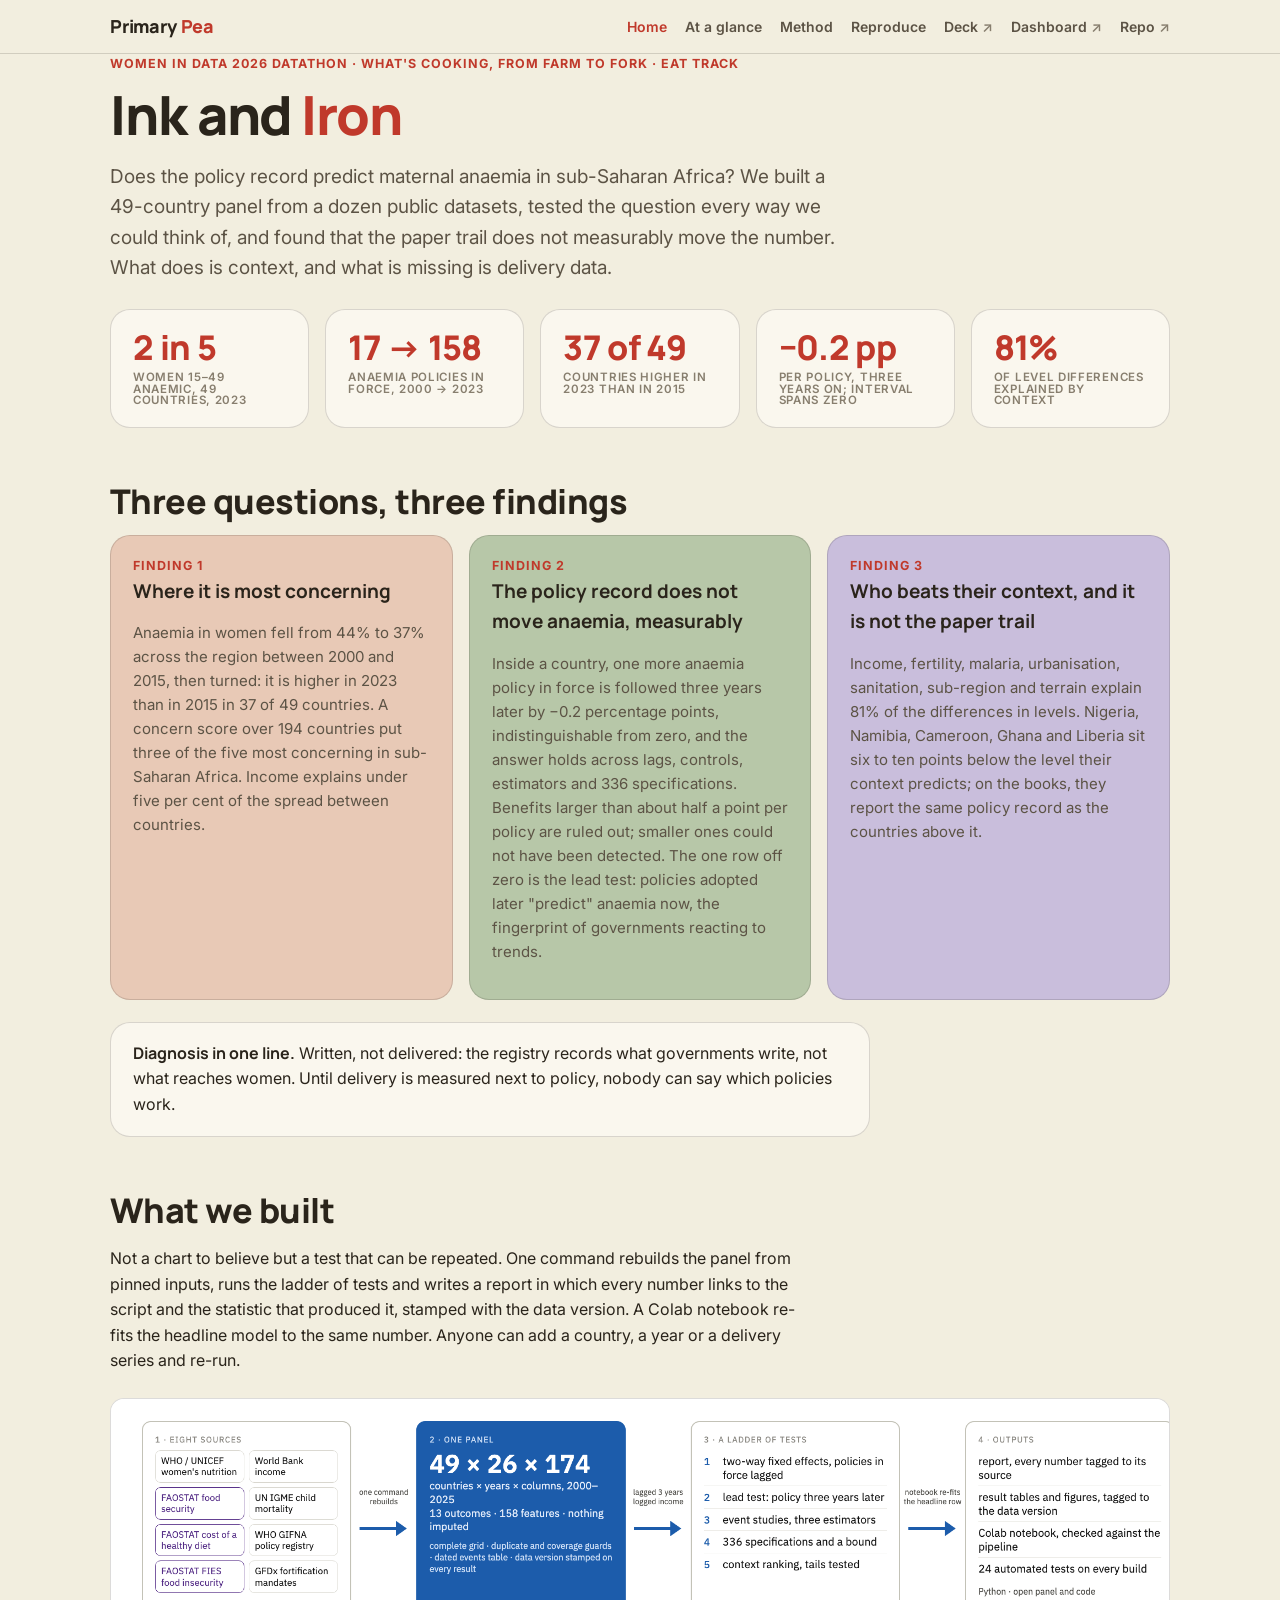
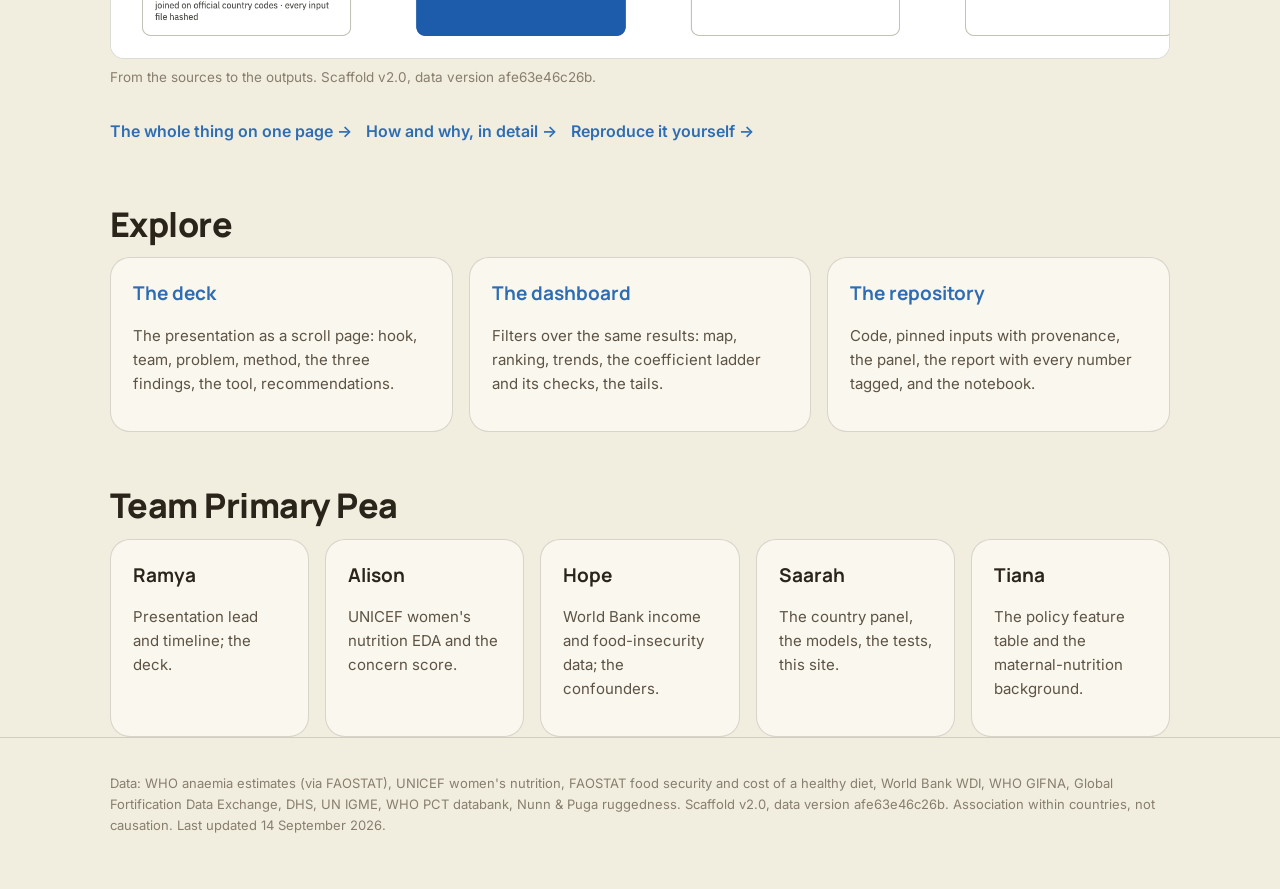
==== docs/index.html @ c20ec4f0 "Root site: landing, at a glance, method, reproduce (scaffold v2.0, data version afe63e46c26b) Co-Aut" ====
<!doctype html>
<html lang="en">
<head>
<meta charset="utf-8">
<meta name="viewport" content="width=device-width, initial-scale=1">
<title>Primary Pea · Ink and Iron</title>
<meta name="description" content="Does the policy record predict maternal anaemia in sub-Saharan Africa? Team Primary Pea, Women in Data 2026 Datathon: a 49-country panel, a ladder of tests, a bounded null, and an open, re-runnable evidence scaffold.">
<link rel="icon" type="image/svg+xml" href="assets/favicon.svg">
<link rel="preconnect" href="https://fonts.googleapis.com"><link rel="preconnect" href="https://fonts.gstatic.com" crossorigin>
<link rel="stylesheet" href="https://fonts.googleapis.com/css2?family=Manrope:wght@700;800&family=Inter:wght@400;500;600&display=swap">
<link rel="stylesheet" href="assets/site.css">
</head>
<body>
<header class="site"><div class="wrap">
  <a class="brand" href="./">Primary <span>Pea</span></a>
  <nav class="site"><a href="./" aria-current="page">Home</a><a href="at-a-glance/">At a glance</a><a href="method/">Method</a><a href="reproduce/">Reproduce</a><a class="ext" href="https://primary-pea.github.io/ink-and-iron/">Deck</a><a class="ext" href="https://primary-pea.github.io/dashboard/">Dashboard</a><a class="ext" href="https://github.com/primary-pea/wid-datathon-2026">Repo</a></nav>
</div></header>

<main class="wrap">
  <div class="eyebrow">Women in Data 2026 Datathon · What's Cooking, from farm to fork · Eat track</div>
  <h1>Ink and <span class="accent">Iron</span></h1>
  <p class="lead">Does the policy record predict maternal anaemia in sub-Saharan Africa? We built a 49-country panel from a dozen public datasets, tested the question every way we could think of, and found that the paper trail does not measurably move the number. What does is context, and what is missing is delivery data.</p>

  <div class="grid g5" style="margin-top:26px">
    <div class="card"><div class="stat">2 in 5<small>women 15–49 anaemic, 49 countries, 2023</small></div></div>
    <div class="card"><div class="stat">17 → 158<small>anaemia policies in force, 2000 → 2023</small></div></div>
    <div class="card"><div class="stat">37 of 49<small>countries higher in 2023 than in 2015</small></div></div>
    <div class="card"><div class="stat">−0.2 pp<small>per policy, three years on; interval spans zero</small></div></div>
    <div class="card"><div class="stat">81%<small>of level differences explained by context</small></div></div>
  </div>

  <h2>Three questions, three findings</h2>
  <div class="grid g3">
    <div class="card blush"><div class="eyebrow">Finding 1</div><h3>Where it is most concerning</h3><p>Anaemia in women fell from 44% to 37% across the region between 2000 and 2015, then turned: it is higher in 2023 than in 2015 in 37 of 49 countries. A concern score over 194 countries put three of the five most concerning in sub-Saharan Africa. Income explains under five per cent of the spread between countries.</p></div>
    <div class="card sage"><div class="eyebrow">Finding 2</div><h3>The policy record does not move anaemia, measurably</h3><p>Inside a country, one more anaemia policy in force is followed three years later by −0.2 percentage points, indistinguishable from zero, and the answer holds across lags, controls, estimators and 336 specifications. Benefits larger than about half a point per policy are ruled out; smaller ones could not have been detected. The one row off zero is the lead test: policies adopted later "predict" anaemia now, the fingerprint of governments reacting to trends.</p></div>
    <div class="card lilac"><div class="eyebrow">Finding 3</div><h3>Who beats their context, and it is not the paper trail</h3><p>Income, fertility, malaria, urbanisation, sanitation, sub-region and terrain explain 81% of the differences in levels. Nigeria, Namibia, Cameroon, Ghana and Liberia sit six to ten points below the level their context predicts; on the books, they report the same policy record as the countries above it.</p></div>
  </div>

  <div class="callout" style="margin-top:22px"><b>Diagnosis in one line.</b> Written, not delivered: the registry records what governments write, not what reaches women. Until delivery is measured next to policy, nobody can say which policies work.</div>

  <h2>What we built</h2>
  <p>Not a chart to believe but a test that can be repeated. One command rebuilds the panel from pinned inputs, runs the ladder of tests and writes a report in which every number links to the script and the statistic that produced it, stamped with the data version. A Colab notebook re-fits the headline model to the same number. Anyone can add a country, a year or a delivery series and re-run.</p>
  <figure><img src="assets/fig/07b_pipeline_simple.png" alt="Pipeline: eight source groups joined into one panel of 49 countries by 26 years by 174 columns, passed through a ladder of tests, producing a tagged report, figures, a notebook and automated tests"><figcaption>From the sources to the outputs. Scaffold v2.0, data version afe63e46c26b.</figcaption></figure>
  <div class="links"><a href="at-a-glance/">The whole thing on one page →</a><a href="method/">How and why, in detail →</a><a href="reproduce/">Reproduce it yourself →</a></div>

  <h2>Explore</h2>
  <div class="grid g3">
    <div class="card"><h3><a href="https://primary-pea.github.io/ink-and-iron/">The deck</a></h3><p>The presentation as a scroll page: hook, team, problem, method, the three findings, the tool, recommendations.</p></div>
    <div class="card"><h3><a href="https://primary-pea.github.io/dashboard/">The dashboard</a></h3><p>Filters over the same results: map, ranking, trends, the coefficient ladder and its checks, the tails.</p></div>
    <div class="card"><h3><a href="https://github.com/primary-pea/wid-datathon-2026">The repository</a></h3><p>Code, pinned inputs with provenance, the panel, the report with every number tagged, and the notebook.</p></div>
  </div>

  <h2>Team Primary Pea</h2>
  <div class="grid g5">
    <div class="card"><h3>Ramya</h3><p>Presentation lead and timeline; the deck.</p></div>
    <div class="card"><h3>Alison</h3><p>UNICEF women's nutrition EDA and the concern score.</p></div>
    <div class="card"><h3>Hope</h3><p>World Bank income and food-insecurity data; the confounders.</p></div>
    <div class="card"><h3>Saarah</h3><p>The country panel, the models, the tests, this site.</p></div>
    <div class="card"><h3>Tiana</h3><p>The policy feature table and the maternal-nutrition background.</p></div>
  </div>
</main>

<footer class="site"><div class="wrap">
  <p>Data: WHO anaemia estimates (via FAOSTAT), UNICEF women's nutrition, FAOSTAT food security and cost of a healthy diet, World Bank WDI, WHO GIFNA, Global Fortification Data Exchange, DHS, UN IGME, WHO PCT databank, Nunn &amp; Puga ruggedness. Scaffold v2.0, data version afe63e46c26b. Association within countries, not causation. Last updated 14 September 2026.</p>
</div></footer>
</body>
</html>
---- docs/assets/site.css ----
:root{--paper:#F2EEDF;--card:#FAF7EE;--ink:#2A241B;--ink-soft:#5C5345;--ink-faint:#877E6E;--line:rgba(42,36,27,.16);--line-2:rgba(42,36,27,.32);--oxide:#C0392B;--indigo:#2E6DB4;--green:#2E8B45;--plum:#A03A6E;--ochre:#B07A10;--sage:#B7C7A8;--blush:#E8C9B6;--lilac:#C9BEDC;--head:"Manrope",system-ui,sans-serif;--text:"Inter",system-ui,sans-serif}
*{box-sizing:border-box}
html{color-scheme:light}
body{margin:0;background:var(--paper);color:var(--ink);font-family:var(--text);font-size:16px;line-height:1.6}
a{color:var(--indigo);text-decoration:none}a:hover{text-decoration:underline}
.wrap{max-width:1100px;margin:0 auto;padding:0 20px}
header.site{border-bottom:1px solid var(--line);background:var(--paper);position:sticky;top:0;z-index:5}
header.site .wrap{display:flex;align-items:center;justify-content:space-between;gap:16px;flex-wrap:wrap;padding-top:12px;padding-bottom:12px}
.brand{font-family:var(--head);font-weight:800;letter-spacing:-.01em;color:var(--ink);font-size:18px}
.brand span{color:var(--oxide)}
nav.site a{font-size:14px;font-weight:600;color:var(--ink-soft);margin-left:18px}
nav.site a[aria-current]{color:var(--oxide)}
nav.site a.ext::after{content:" ↗";color:var(--ink-faint)}
main{padding:28px 0 56px}
h1{font-family:var(--head);font-weight:800;font-size:clamp(32px,4.6vw,54px);line-height:1.08;letter-spacing:-.02em;margin:.2em 0 .3em;text-wrap:balance;max-width:20ch}
h2{font-family:var(--head);font-weight:800;font-size:clamp(24px,3vw,34px);line-height:1.15;letter-spacing:-.015em;margin:1.6em 0 .4em;text-wrap:balance}
h3{font-family:var(--head);font-weight:700;font-size:19px;margin:1.2em 0 .3em}
.eyebrow{font-size:12.5px;font-weight:700;letter-spacing:.08em;text-transform:uppercase;color:var(--oxide)}
.lead{font-size:19px;color:var(--ink-soft);max-width:62ch}
p{max-width:70ch}
.accent{color:var(--oxide)}
.grid{display:grid;gap:16px}
.g2{grid-template-columns:repeat(auto-fit,minmax(280px,1fr))}
.g3{grid-template-columns:repeat(auto-fit,minmax(240px,1fr))}
.g5{grid-template-columns:repeat(auto-fit,minmax(160px,1fr))}
.card{background:var(--card);border:1px solid var(--line);border-radius:20px;padding:20px 22px}
.card.blush{background:var(--blush)}.card.sage{background:var(--sage)}.card.lilac{background:var(--lilac)}
.card h3{margin-top:0}
.card p{font-size:15px;color:var(--ink-soft)}
.stat{font-family:var(--head);font-weight:800;font-size:34px;line-height:1;letter-spacing:-.02em;color:var(--oxide)}
.stat small{display:block;font-family:var(--text);font-weight:600;font-size:11.5px;letter-spacing:.06em;text-transform:uppercase;color:var(--ink-faint);margin-top:8px}
figure{margin:24px 0}
figure img{display:block;width:100%;height:auto;border-radius:14px;border:1px solid var(--line);background:#fff}
figcaption{font-size:13.5px;color:var(--ink-faint);margin-top:8px;max-width:80ch}
table{border-collapse:collapse;width:100%;font-size:14.5px;margin:12px 0 20px}
th,td{text-align:left;vertical-align:top;padding:9px 12px;border-bottom:1px solid var(--line)}
th{font-size:12px;letter-spacing:.06em;text-transform:uppercase;color:var(--ink-faint);font-weight:700}
td.num,th.num{text-align:right;font-variant-numeric:tabular-nums;white-space:nowrap}
.tablewrap{overflow-x:auto}
code,pre{font-family:ui-monospace,SFMono-Regular,Menlo,monospace;font-size:13.5px}
code{background:rgba(42,36,27,.06);padding:1px 5px;border-radius:5px}
pre{background:#1f1b16;color:#f3eee0;padding:16px 18px;border-radius:14px;overflow-x:auto;line-height:1.5}
pre code{background:none;padding:0;color:inherit}
.chips{display:flex;flex-wrap:wrap;gap:8px;margin:10px 0}
.chips span{font-size:13.5px;font-weight:500;color:var(--ink-soft);border:1px dashed var(--line-2);border-radius:999px;padding:6px 12px}
.note{border-left:3px solid var(--oxide);padding:6px 0 6px 16px;color:var(--ink-soft);max-width:72ch}
.callout{background:var(--card);border:1px solid var(--line);border-radius:20px;padding:18px 22px;max-width:76ch}
.callout b{font-family:var(--head)}
.qs{display:grid;gap:18px;grid-template-columns:repeat(auto-fit,minmax(260px,1fr));margin:12px 0}
.q{border-left:3px solid var(--oxide);padding:2px 0 2px 16px}
.q .qn{font-size:12px;font-weight:700;letter-spacing:.08em;text-transform:uppercase;color:var(--oxide)}
.q p{margin:6px 0 0;font-size:15.5px}
ol.steps{padding-left:22px}ol.steps li{margin:6px 0}
footer.site{border-top:1px solid var(--line);padding:22px 0 40px;font-size:13px;color:var(--ink-faint)}
footer.site p{max-width:none}
.links a{display:inline-block;margin:6px 14px 6px 0;font-weight:600}
@media (max-width:640px){nav.site a{margin-left:12px}}
/* narrow-screen safety: nothing may widen the page beyond the viewport */
html,body{max-width:100%;overflow-x:hidden}
img,svg,video{max-width:100%}
pre{max-width:100%}
.g2{grid-template-columns:repeat(auto-fit,minmax(min(280px,100%),1fr))}
.g3{grid-template-columns:repeat(auto-fit,minmax(min(240px,100%),1fr))}
.g5{grid-template-columns:repeat(auto-fit,minmax(min(160px,100%),1fr))}
.qs{grid-template-columns:repeat(auto-fit,minmax(min(260px,100%),1fr))}
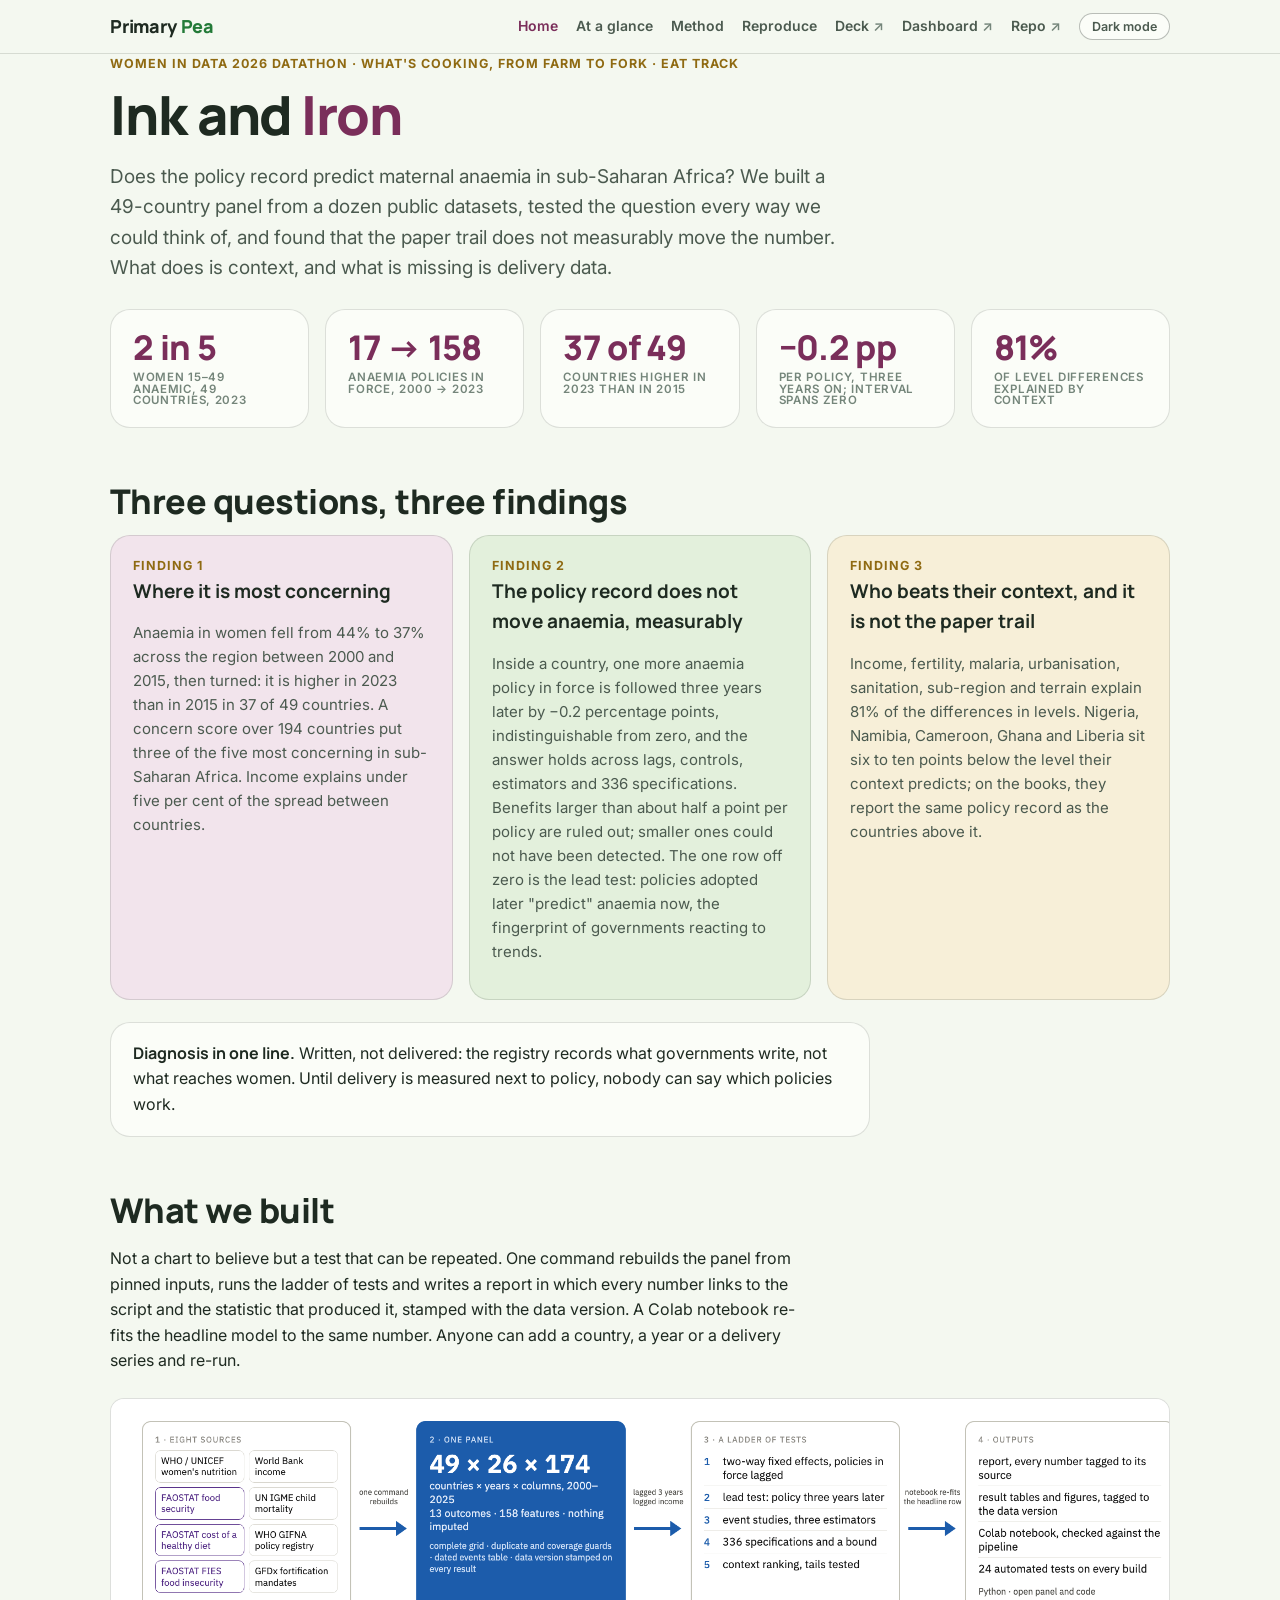
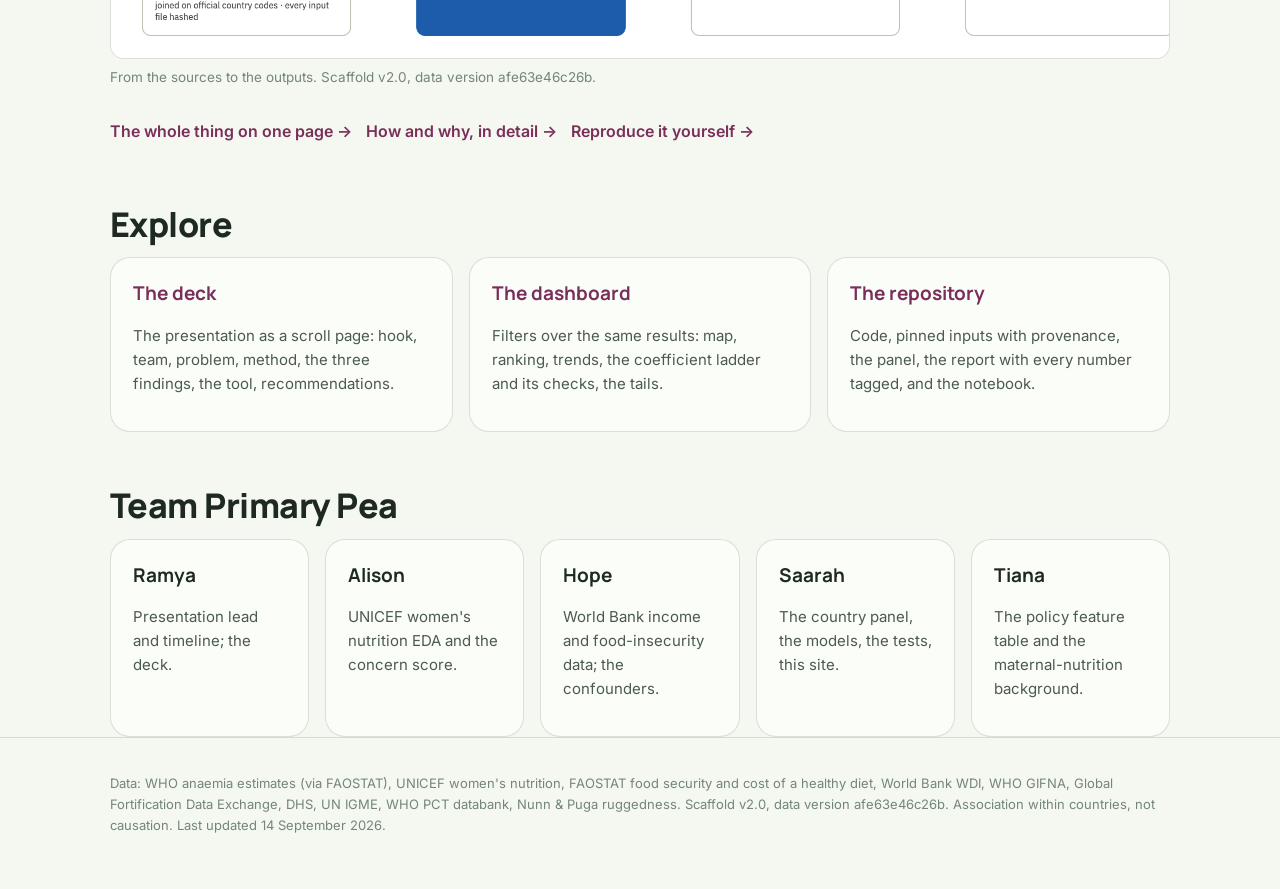
==== commit 5052ab26: "Pea-green light theme with plum and gold, device-default dark mode with toggle, new favicon Co-Autho" ====
--- a/docs/index.html
+++ b/docs/index.html
@@ -5,15 +5,18 @@
 <meta name="viewport" content="width=device-width, initial-scale=1">
 <title>Primary Pea · Ink and Iron</title>
 <meta name="description" content="Does the policy record predict maternal anaemia in sub-Saharan Africa? Team Primary Pea, Women in Data 2026 Datathon: a 49-country panel, a ladder of tests, a bounded null, and an open, re-runnable evidence scaffold.">
-<link rel="icon" type="image/svg+xml" href="assets/favicon.svg">
+<link rel="icon" type="image/svg+xml" href="assets/favicon.svg"><link rel="icon" type="image/png" sizes="32x32" href="assets/favicon-32.png"><link rel="apple-touch-icon" sizes="180x180" href="assets/apple-touch-icon.png"><meta name="theme-color" content="#F4F8F0">
 <link rel="preconnect" href="https://fonts.googleapis.com"><link rel="preconnect" href="https://fonts.gstatic.com" crossorigin>
 <link rel="stylesheet" href="https://fonts.googleapis.com/css2?family=Manrope:wght@700;800&family=Inter:wght@400;500;600&display=swap">
 <link rel="stylesheet" href="assets/site.css">
+<script>(function(){try{var t=localStorage.getItem('theme');if(t==='dark'||t==='light'){document.documentElement.setAttribute('data-theme',t)}}catch(e){}
+window.addEventListener('DOMContentLoaded',function(){var b=document.querySelector('[data-theme-toggle]');if(!b)return;function label(){var t=document.documentElement.getAttribute('data-theme');b.textContent=t==='dark'?'Light mode':t==='light'?'Dark mode':(matchMedia('(prefers-color-scheme: dark)').matches?'Light mode':'Dark mode')}
+b.addEventListener('click',function(){var cur=document.documentElement.getAttribute('data-theme')||(matchMedia('(prefers-color-scheme: dark)').matches?'dark':'light');var next=cur==='dark'?'light':'dark';document.documentElement.setAttribute('data-theme',next);try{localStorage.setItem('theme',next)}catch(e){}label()});label()})})();</script>
 </head>
 <body>
 <header class="site"><div class="wrap">
   <a class="brand" href="./">Primary <span>Pea</span></a>
-  <nav class="site"><a href="./" aria-current="page">Home</a><a href="at-a-glance/">At a glance</a><a href="method/">Method</a><a href="reproduce/">Reproduce</a><a class="ext" href="https://primary-pea.github.io/ink-and-iron/">Deck</a><a class="ext" href="https://primary-pea.github.io/dashboard/">Dashboard</a><a class="ext" href="https://github.com/primary-pea/wid-datathon-2026">Repo</a></nav>
+  <nav class="site"><a href="./" aria-current="page">Home</a><a href="at-a-glance/">At a glance</a><a href="method/">Method</a><a href="reproduce/">Reproduce</a><a class="ext" href="https://primary-pea.github.io/ink-and-iron/">Deck</a><a class="ext" href="https://primary-pea.github.io/dashboard/">Dashboard</a><a class="ext" href="https://github.com/primary-pea/wid-datathon-2026">Repo</a><button class="theme-toggle" type="button" data-theme-toggle aria-label="Switch colour theme">Theme</button></nav>
 </div></header>
 
 <main class="wrap">
--- a/docs/assets/site.css
+++ b/docs/assets/site.css
@@ -1,36 +1,59 @@
-:root{--paper:#F2EEDF;--card:#FAF7EE;--ink:#2A241B;--ink-soft:#5C5345;--ink-faint:#877E6E;--line:rgba(42,36,27,.16);--line-2:rgba(42,36,27,.32);--oxide:#C0392B;--indigo:#2E6DB4;--green:#2E8B45;--plum:#A03A6E;--ochre:#B07A10;--sage:#B7C7A8;--blush:#E8C9B6;--lilac:#C9BEDC;--head:"Manrope",system-ui,sans-serif;--text:"Inter",system-ui,sans-serif}
+/* Palette: a very pale pea green in light mode, plum and gold as the accents (a nod to Women in Data); dark mode follows the device
+   setting and can be overridden by data-theme on <html>. Every colour is a token; components never carry a literal colour. */
+:root{color-scheme:light;
+  --bg:#F4F8F0;--surface:#FBFDF8;--surface-2:#EDF3E6;
+  --ink:#1E2A21;--ink-soft:#4B5A4F;--ink-faint:#74857A;
+  --line:rgba(30,42,33,.14);--line-2:rgba(30,42,33,.30);
+  --plum:#7A2E5A;--plum-soft:#9C4B7A;--gold:#8F6A12;--gold-soft:#D9B24C;--green:#2FB24A;--green-deep:#237A38;
+  --tint-plum:#F2E4EC;--tint-gold:#F7EFD8;--tint-green:#E3F0DC;
+  --code-bg:#1B2A1F;--code-ink:#EAF2E7;
+  --head:"Manrope",system-ui,sans-serif;--text:"Inter",system-ui,sans-serif}
+@media (prefers-color-scheme: dark){:root:not([data-theme="light"]){color-scheme:dark;
+  --bg:#111A14;--surface:#182219;--surface-2:#202C22;
+  --ink:#ECF2EA;--ink-soft:#C3CEC5;--ink-faint:#8A978D;
+  --line:rgba(236,242,234,.14);--line-2:rgba(236,242,234,.30);
+  --plum:#D48BB4;--plum-soft:#B86F9A;--gold:#E2C066;--gold-soft:#C9A64A;--green:#4CCB66;--green-deep:#2FB24A;
+  --tint-plum:#2D1E29;--tint-gold:#2C2718;--tint-green:#1B2C1F;
+  --code-bg:#0C120E;--code-ink:#E4EEE2}}
+:root[data-theme="dark"]{color-scheme:dark;
+  --bg:#111A14;--surface:#182219;--surface-2:#202C22;
+  --ink:#ECF2EA;--ink-soft:#C3CEC5;--ink-faint:#8A978D;
+  --line:rgba(236,242,234,.14);--line-2:rgba(236,242,234,.30);
+  --plum:#D48BB4;--plum-soft:#B86F9A;--gold:#E2C066;--gold-soft:#C9A64A;--green:#4CCB66;--green-deep:#2FB24A;
+  --tint-plum:#2D1E29;--tint-gold:#2C2718;--tint-green:#1B2C1F;
+  --code-bg:#0C120E;--code-ink:#E4EEE2}
 *{box-sizing:border-box}
 html{color-scheme:light}
-body{margin:0;background:var(--paper);color:var(--ink);font-family:var(--text);font-size:16px;line-height:1.6}
-a{color:var(--indigo);text-decoration:none}a:hover{text-decoration:underline}
+body{margin:0;background:var(--bg);color:var(--ink);font-family:var(--text);font-size:16px;line-height:1.6}
+a{color:var(--plum);text-decoration:none}a:hover{text-decoration:underline}
 .wrap{max-width:1100px;margin:0 auto;padding:0 20px}
-header.site{border-bottom:1px solid var(--line);background:var(--paper);position:sticky;top:0;z-index:5}
+header.site{border-bottom:1px solid var(--line);background:var(--bg);position:sticky;top:0;z-index:5}
 header.site .wrap{display:flex;align-items:center;justify-content:space-between;gap:16px;flex-wrap:wrap;padding-top:12px;padding-bottom:12px}
 .brand{font-family:var(--head);font-weight:800;letter-spacing:-.01em;color:var(--ink);font-size:18px}
-.brand span{color:var(--oxide)}
+.brand span{color:var(--green-deep)}
 nav.site a{font-size:14px;font-weight:600;color:var(--ink-soft);margin-left:18px}
-nav.site a[aria-current]{color:var(--oxide)}
+nav.site a[aria-current]{color:var(--plum)}
 nav.site a.ext::after{content:" ↗";color:var(--ink-faint)}
 main{padding:28px 0 56px}
 h1{font-family:var(--head);font-weight:800;font-size:clamp(32px,4.6vw,54px);line-height:1.08;letter-spacing:-.02em;margin:.2em 0 .3em;text-wrap:balance;max-width:20ch}
 h2{font-family:var(--head);font-weight:800;font-size:clamp(24px,3vw,34px);line-height:1.15;letter-spacing:-.015em;margin:1.6em 0 .4em;text-wrap:balance}
 h3{font-family:var(--head);font-weight:700;font-size:19px;margin:1.2em 0 .3em}
-.eyebrow{font-size:12.5px;font-weight:700;letter-spacing:.08em;text-transform:uppercase;color:var(--oxide)}
+.eyebrow{font-size:12.5px;font-weight:700;letter-spacing:.08em;text-transform:uppercase;color:var(--gold)}
 .lead{font-size:19px;color:var(--ink-soft);max-width:62ch}
 p{max-width:70ch}
-.accent{color:var(--oxide)}
+.accent{color:var(--plum)}
 .grid{display:grid;gap:16px}
 .g2{grid-template-columns:repeat(auto-fit,minmax(280px,1fr))}
 .g3{grid-template-columns:repeat(auto-fit,minmax(240px,1fr))}
 .g5{grid-template-columns:repeat(auto-fit,minmax(160px,1fr))}
-.card{background:var(--card);border:1px solid var(--line);border-radius:20px;padding:20px 22px}
-.card.blush{background:var(--blush)}.card.sage{background:var(--sage)}.card.lilac{background:var(--lilac)}
+.card{background:var(--surface);border:1px solid var(--line);border-radius:20px;padding:20px 22px}
+.card.blush{background:var(--tint-plum)}.card.sage{background:var(--tint-green)}.card.lilac{background:var(--tint-gold)}
 .card h3{margin-top:0}
 .card p{font-size:15px;color:var(--ink-soft)}
-.stat{font-family:var(--head);font-weight:800;font-size:34px;line-height:1;letter-spacing:-.02em;color:var(--oxide)}
+.stat{font-family:var(--head);font-weight:800;font-size:34px;line-height:1;letter-spacing:-.02em;color:var(--plum)}
 .stat small{display:block;font-family:var(--text);font-weight:600;font-size:11.5px;letter-spacing:.06em;text-transform:uppercase;color:var(--ink-faint);margin-top:8px}
 figure{margin:24px 0}
-figure img{display:block;width:100%;height:auto;border-radius:14px;border:1px solid var(--line);background:#fff}
+figure img{display:block;width:100%;height:auto;border-radius:14px;border:1px solid var(--line);background:#fcfcfb}
 figcaption{font-size:13.5px;color:var(--ink-faint);margin-top:8px;max-width:80ch}
 table{border-collapse:collapse;width:100%;font-size:14.5px;margin:12px 0 20px}
 th,td{text-align:left;vertical-align:top;padding:9px 12px;border-bottom:1px solid var(--line)}
@@ -38,17 +61,17 @@
 td.num,th.num{text-align:right;font-variant-numeric:tabular-nums;white-space:nowrap}
 .tablewrap{overflow-x:auto}
 code,pre{font-family:ui-monospace,SFMono-Regular,Menlo,monospace;font-size:13.5px}
-code{background:rgba(42,36,27,.06);padding:1px 5px;border-radius:5px}
-pre{background:#1f1b16;color:#f3eee0;padding:16px 18px;border-radius:14px;overflow-x:auto;line-height:1.5}
+code{background:var(--surface-2);padding:1px 5px;border-radius:5px}
+pre{background:var(--code-bg);color:var(--code-ink);padding:16px 18px;border-radius:14px;overflow-x:auto;line-height:1.5}
 pre code{background:none;padding:0;color:inherit}
 .chips{display:flex;flex-wrap:wrap;gap:8px;margin:10px 0}
 .chips span{font-size:13.5px;font-weight:500;color:var(--ink-soft);border:1px dashed var(--line-2);border-radius:999px;padding:6px 12px}
-.note{border-left:3px solid var(--oxide);padding:6px 0 6px 16px;color:var(--ink-soft);max-width:72ch}
-.callout{background:var(--card);border:1px solid var(--line);border-radius:20px;padding:18px 22px;max-width:76ch}
+.note{border-left:3px solid var(--gold);padding:6px 0 6px 16px;color:var(--ink-soft);max-width:72ch}
+.callout{background:var(--surface);border:1px solid var(--line);border-radius:20px;padding:18px 22px;max-width:76ch}
 .callout b{font-family:var(--head)}
 .qs{display:grid;gap:18px;grid-template-columns:repeat(auto-fit,minmax(260px,1fr));margin:12px 0}
-.q{border-left:3px solid var(--oxide);padding:2px 0 2px 16px}
-.q .qn{font-size:12px;font-weight:700;letter-spacing:.08em;text-transform:uppercase;color:var(--oxide)}
+.q{border-left:3px solid var(--gold);padding:2px 0 2px 16px}
+.q .qn{font-size:12px;font-weight:700;letter-spacing:.08em;text-transform:uppercase;color:var(--gold)}
 .q p{margin:6px 0 0;font-size:15.5px}
 ol.steps{padding-left:22px}ol.steps li{margin:6px 0}
 footer.site{border-top:1px solid var(--line);padding:22px 0 40px;font-size:13px;color:var(--ink-faint)}
@@ -63,3 +86,7 @@
 .g3{grid-template-columns:repeat(auto-fit,minmax(min(240px,100%),1fr))}
 .g5{grid-template-columns:repeat(auto-fit,minmax(min(160px,100%),1fr))}
 .qs{grid-template-columns:repeat(auto-fit,minmax(min(260px,100%),1fr))}
+
+/* theme toggle (system by default; the button stores an explicit choice) */
+.theme-toggle{border:1px solid var(--line-2);background:var(--surface);color:var(--ink-soft);border-radius:999px;padding:5px 12px;font:600 12.5px var(--text);cursor:pointer;margin-left:18px}
+.theme-toggle:hover{color:var(--ink)}
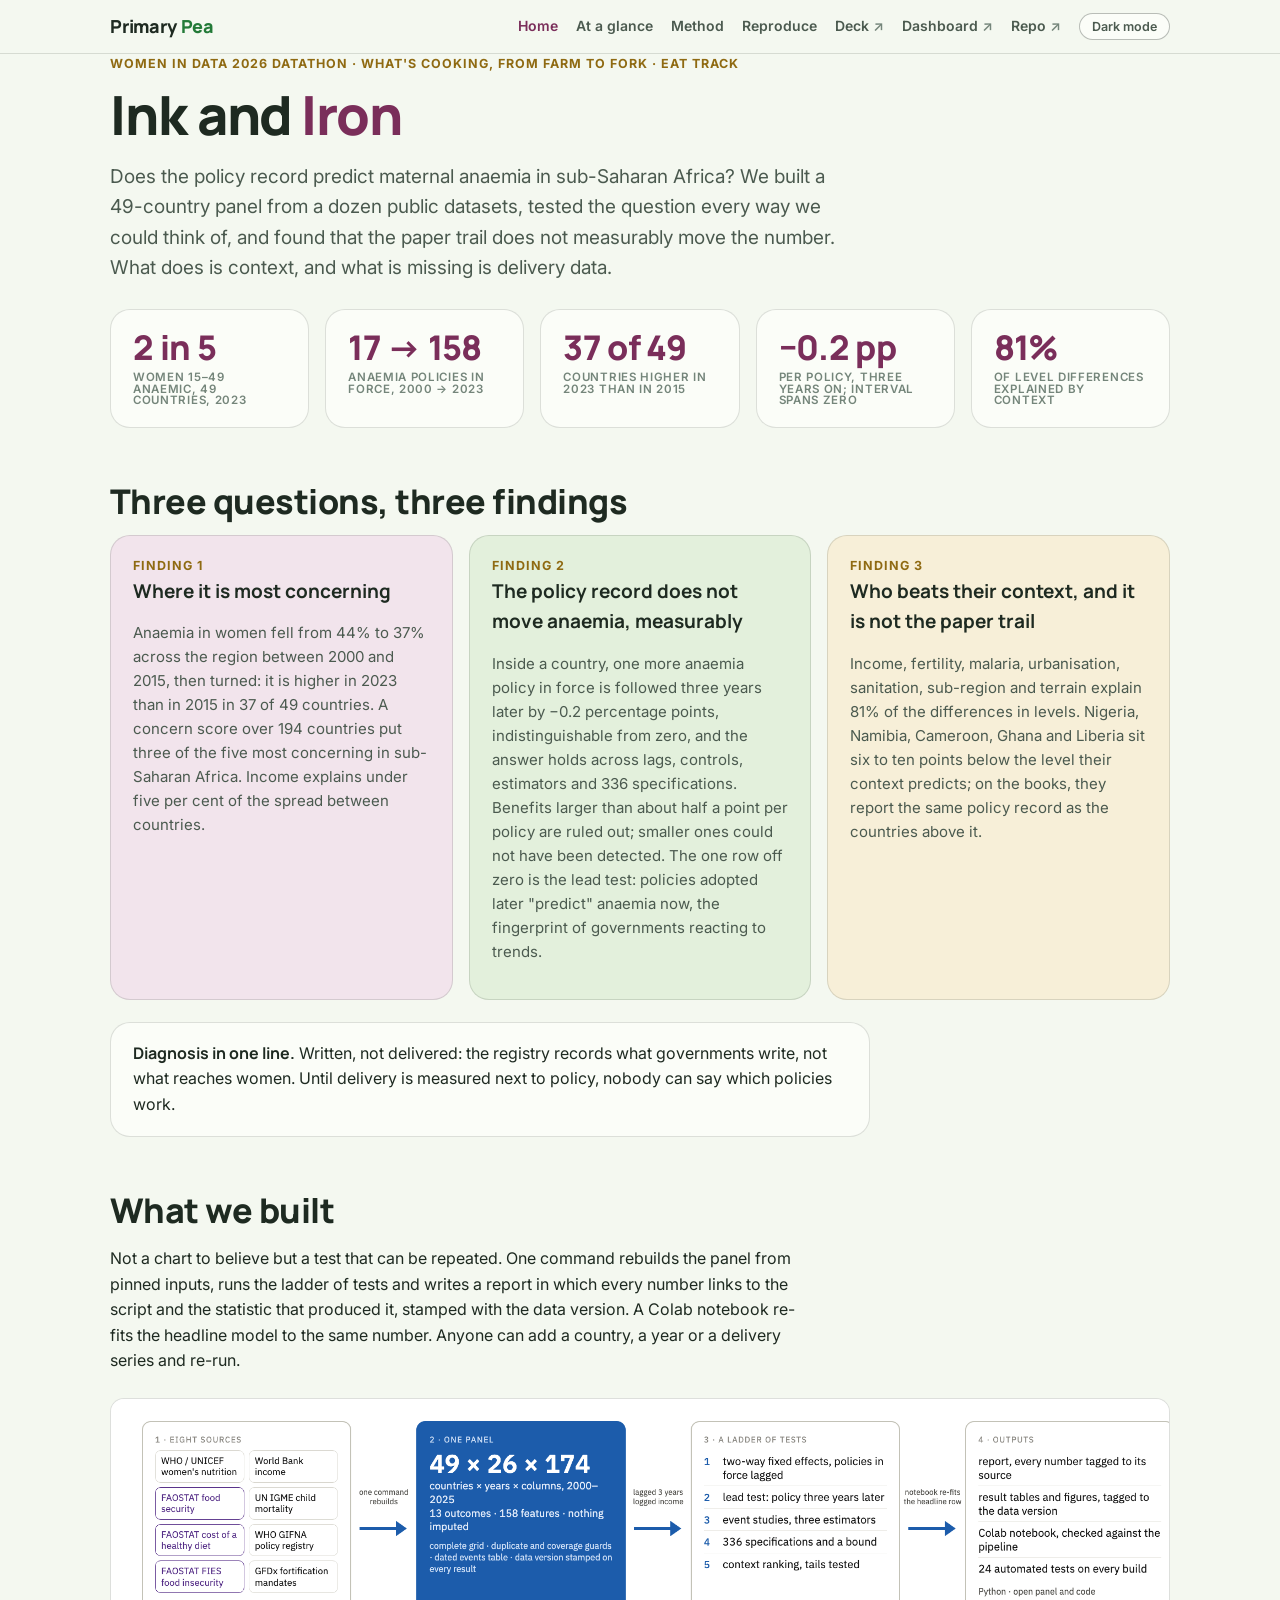
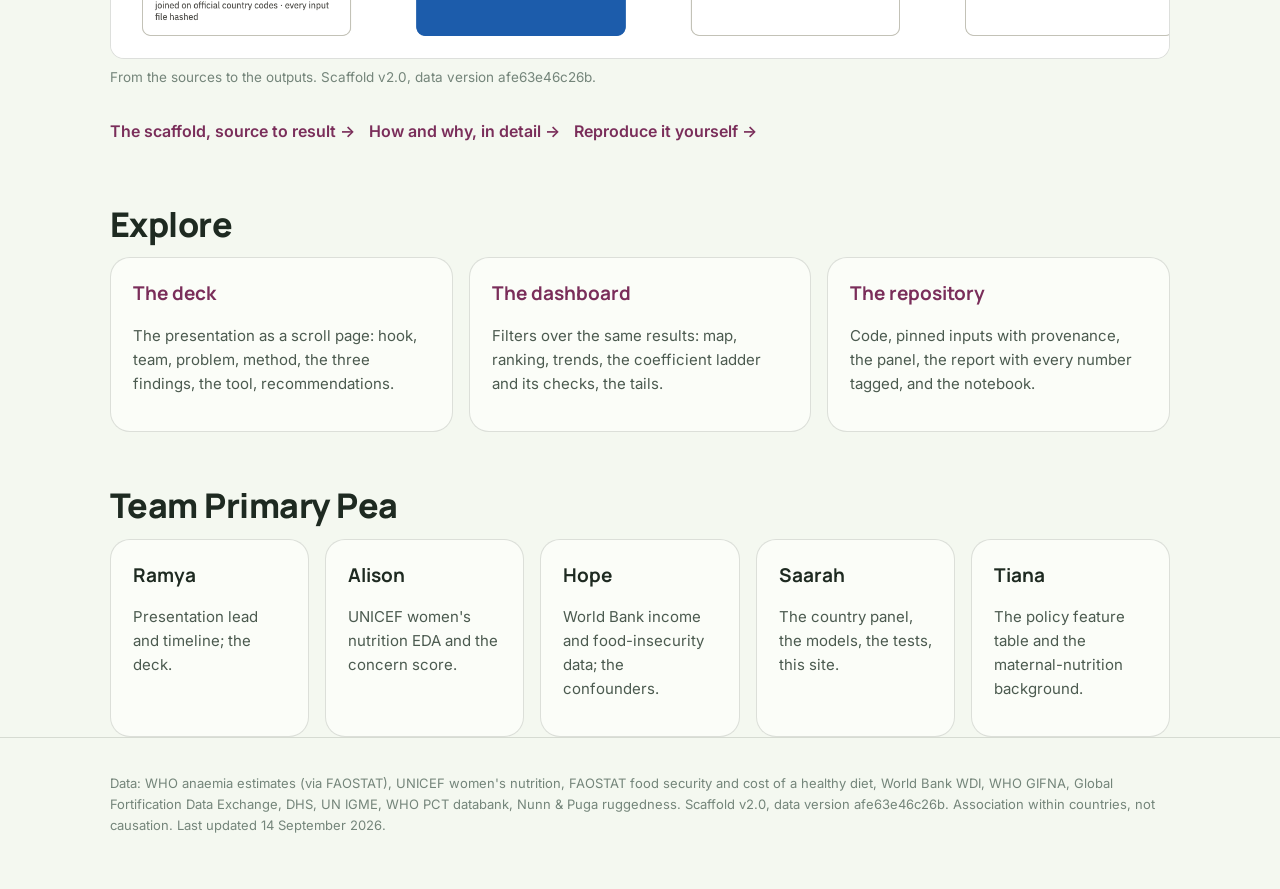
==== commit 4f00b241: "at-a-glance: the scaffold source to result — data-flow diagram, per-source and per-model tables Co-A" ====
--- a/docs/index.html
+++ b/docs/index.html
@@ -44,7 +44,7 @@
   <h2>What we built</h2>
   <p>Not a chart to believe but a test that can be repeated. One command rebuilds the panel from pinned inputs, runs the ladder of tests and writes a report in which every number links to the script and the statistic that produced it, stamped with the data version. A Colab notebook re-fits the headline model to the same number. Anyone can add a country, a year or a delivery series and re-run.</p>
   <figure><img src="assets/fig/07b_pipeline_simple.png" alt="Pipeline: eight source groups joined into one panel of 49 countries by 26 years by 174 columns, passed through a ladder of tests, producing a tagged report, figures, a notebook and automated tests"><figcaption>From the sources to the outputs. Scaffold v2.0, data version afe63e46c26b.</figcaption></figure>
-  <div class="links"><a href="at-a-glance/">The whole thing on one page →</a><a href="method/">How and why, in detail →</a><a href="reproduce/">Reproduce it yourself →</a></div>
+  <div class="links"><a href="at-a-glance/">The scaffold, source to result →</a><a href="method/">How and why, in detail →</a><a href="reproduce/">Reproduce it yourself →</a></div>
 
   <h2>Explore</h2>
   <div class="grid g3">
--- a/docs/assets/site.css
+++ b/docs/assets/site.css
@@ -90,3 +90,26 @@
 /* theme toggle (system by default; the button stores an explicit choice) */
 .theme-toggle{border:1px solid var(--line-2);background:var(--surface);color:var(--ink-soft);border-radius:999px;padding:5px 12px;font:600 12.5px var(--text);cursor:pointer;margin-left:18px}
 .theme-toggle:hover{color:var(--ink)}
+
+/* the data-flow diagram (at-a-glance): inline SVG styled through the tokens so it follows the theme */
+.flowwrap{overflow-x:auto;margin:18px 0 6px;-webkit-overflow-scrolling:touch;border:1px solid var(--line);border-radius:14px;background:var(--surface)}
+svg.flow{display:block;min-width:960px;width:100%;height:auto;color:var(--ink-faint);font-family:var(--text)}
+svg.flow .box{fill:var(--surface);stroke:var(--line-2);stroke-width:1}
+svg.flow .box.hi{stroke:var(--plum);stroke-width:1.8}
+svg.flow .box.step{fill:var(--tint-green)}
+svg.flow .box.data{fill:var(--tint-gold)}
+svg.flow .box.sub{fill:var(--surface);stroke-dasharray:3 3}
+svg.flow .box.out{fill:var(--surface-2)}
+svg.flow .t{font-size:12.5px;font-weight:700;fill:var(--ink)}
+svg.flow .l{font-size:11px;fill:var(--ink-soft)}
+svg.flow .lab{font-size:10.5px;fill:var(--ink-faint)}
+svg.flow .ar{stroke:currentColor;stroke-width:1.3;fill:none}
+svg.flow .ar.hi{stroke:var(--plum);stroke-width:1.8}
+svg.flow .bus{stroke:currentColor;stroke-width:1.3;fill:none}
+svg.flow .ev{stroke-dasharray:4 3}
+svg.flow .ah{fill:currentColor}
+svg.flow .ah-hi{fill:var(--plum)}
+/* wide reference tables: fixed column widths so long code names cannot squeeze the prose columns; scroll sideways when narrow */
+.tablewrap table.fixed{table-layout:fixed;min-width:900px}
+.tablewrap table.fixed td,.tablewrap table.fixed th{overflow-wrap:anywhere}
+.tablewrap table.fixed code{overflow-wrap:anywhere;font-size:12.5px}
